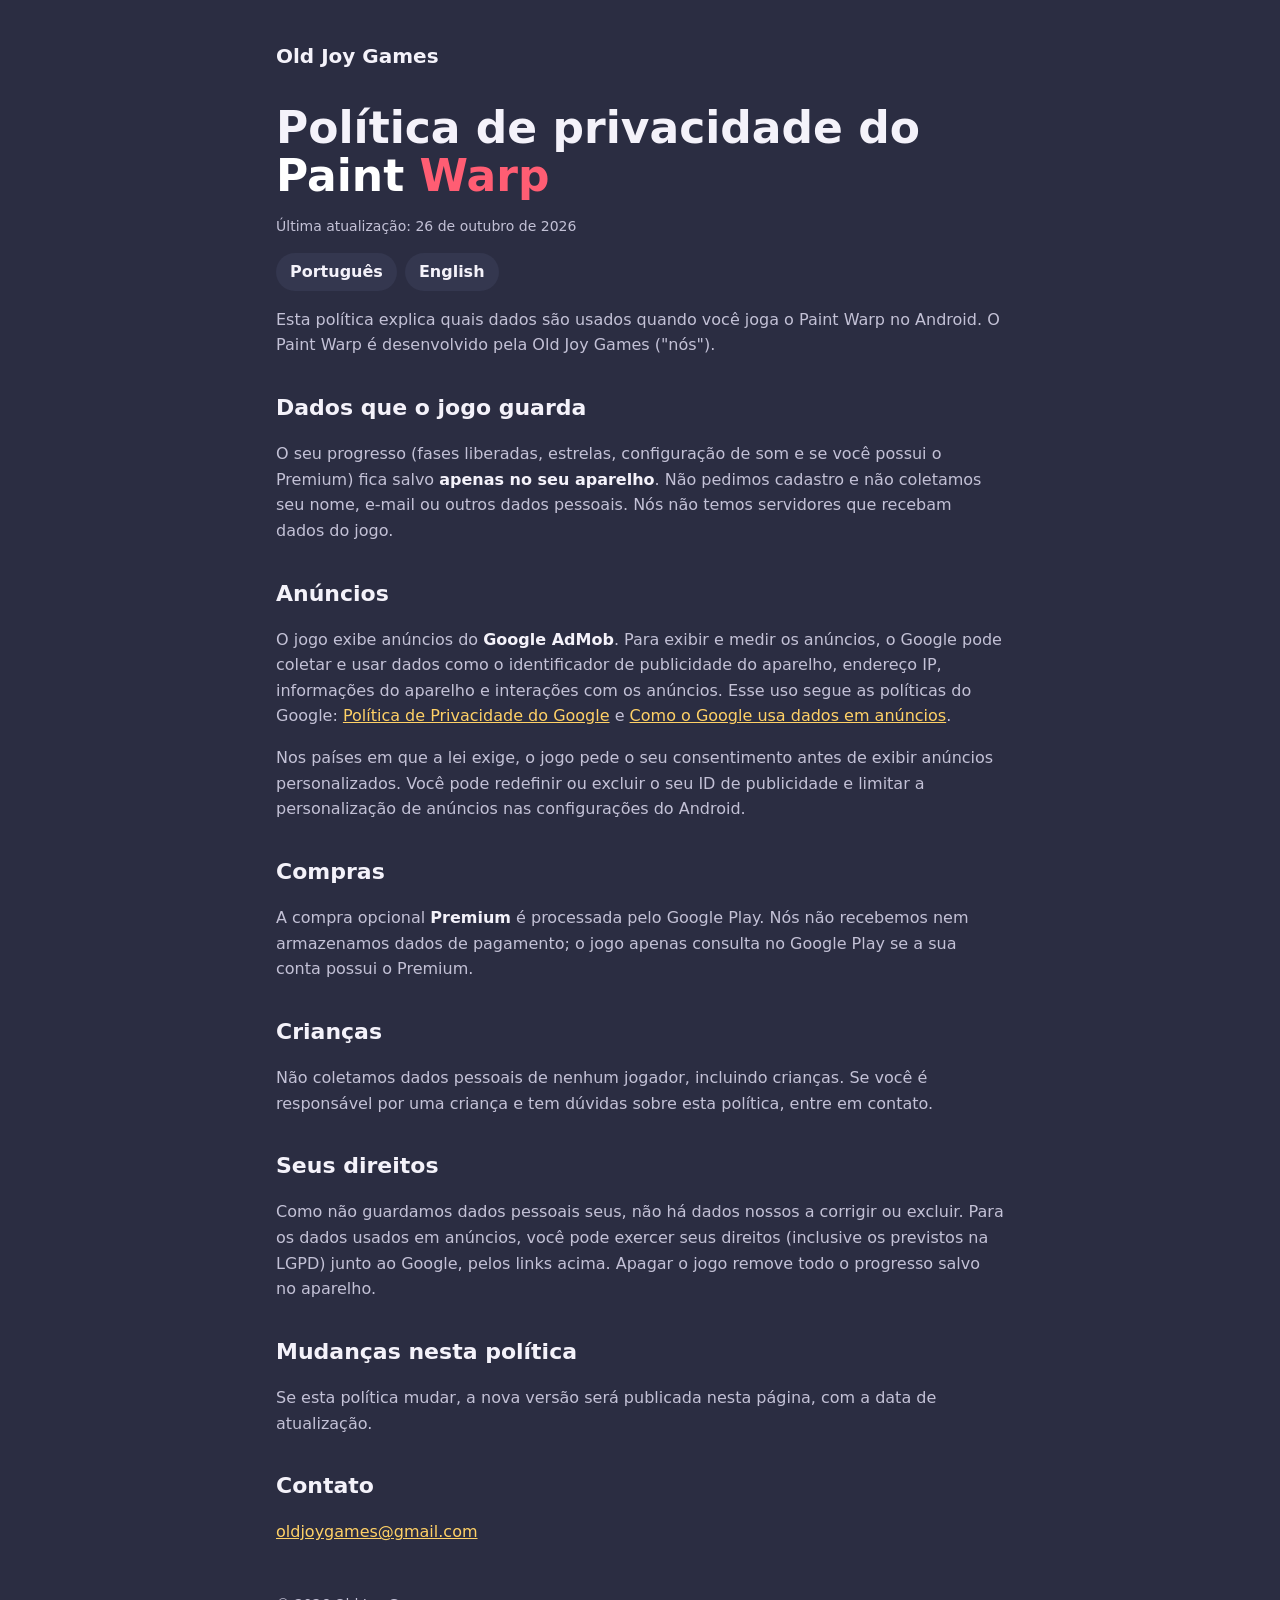
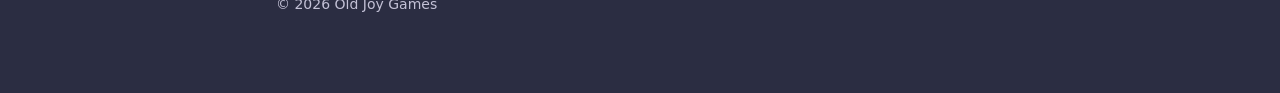
==== paint-warp/privacidade/index.html @ 4f8ffeae "Create index.html" ====
<!doctype html>
<html lang="pt-BR">
<head>
<meta charset="utf-8">
<meta name="viewport" content="width=device-width, initial-scale=1">
<title>Paint Warp – Política de privacidade</title>
<meta name="description" content="Política de privacidade do jogo Paint Warp, da Old Joy Games.">
<link rel="stylesheet" href="../../estilo.css">
</head>
<body>
<main>
  <header class="site"><a href="../../">Old Joy Games</a></header>

  <h1>Política de privacidade do <span class="paint">Paint</span> <span class="warp">Warp</span></h1>
  <p class="updated">Última atualização: 26 de outubro de 2026</p>
  <nav class="lang"><a href="./" aria-current="page">Português</a><a href="../privacy/" lang="en">English</a></nav>

    <p>Esta política explica quais dados são usados quando você joga o Paint Warp no Android.
      O Paint Warp é desenvolvido pela Old Joy Games ("nós").</p>

    <h2>Dados que o jogo guarda</h2>
    <p>O seu progresso (fases liberadas, estrelas, configuração de som e se você possui o Premium)
      fica salvo <strong>apenas no seu aparelho</strong>. Não pedimos cadastro e não coletamos seu nome,
      e-mail ou outros dados pessoais. Nós não temos servidores que recebam dados do jogo.</p>

    <h2>Anúncios</h2>
    <p>O jogo exibe anúncios do <strong>Google AdMob</strong>. Para exibir e medir os anúncios, o Google pode
      coletar e usar dados como o identificador de publicidade do aparelho, endereço IP, informações
      do aparelho e interações com os anúncios. Esse uso segue as políticas do Google:
      <a href="https://policies.google.com/privacy">Política de Privacidade do Google</a> e
      <a href="https://policies.google.com/technologies/ads">Como o Google usa dados em anúncios</a>.</p>
    <p>Nos países em que a lei exige, o jogo pede o seu consentimento antes de exibir anúncios personalizados.
      Você pode redefinir ou excluir o seu ID de publicidade e limitar a personalização de anúncios nas
      configurações do Android.</p>

    <h2>Compras</h2>
    <p>A compra opcional <strong>Premium</strong> é processada pelo Google Play. Nós não recebemos nem armazenamos
      dados de pagamento; o jogo apenas consulta no Google Play se a sua conta possui o Premium.</p>

    <h2>Crianças</h2>
    <p>Não coletamos dados pessoais de nenhum jogador, incluindo crianças. Se você é responsável por uma
      criança e tem dúvidas sobre esta política, entre em contato.</p>

    <h2>Seus direitos</h2>
    <p>Como não guardamos dados pessoais seus, não há dados nossos a corrigir ou excluir. Para os dados usados
      em anúncios, você pode exercer seus direitos (inclusive os previstos na LGPD) junto ao Google, pelos links acima.
      Apagar o jogo remove todo o progresso salvo no aparelho.</p>

    <h2>Mudanças nesta política</h2>
    <p>Se esta política mudar, a nova versão será publicada nesta página, com a data de atualização.</p>

    <h2>Contato</h2>
    <p><a href="mailto:oldjoygames@gmail.com">oldjoygames@gmail.com</a></p>

  <footer><p>© 2026 Old Joy Games</p></footer>
</main>
</body>
</html>
---- estilo.css ----
:root {
  --bg: #2b2d42;
  --card: #34374f;
  --ink: #f4f2fa;
  --muted: #c3c1d6;
  --accent: #ff5d73;
  --gold: #ffd166;
}
* { box-sizing: border-box; }
html, body { margin: 0; }
body {
  background: var(--bg);
  color: var(--ink);
  font-family: "Trebuchet MS", "Segoe UI", system-ui, sans-serif;
  line-height: 1.6;
}
main { max-width: 760px; margin: 0 auto; padding: 40px 16px 64px; }
a { color: var(--gold); }
header.site { display: flex; align-items: center; gap: 12px; margin-bottom: 32px; }
header.site a { color: var(--ink); text-decoration: none; font-weight: 800; font-size: 20px; }
h1 { font-size: clamp(30px, 6vw, 44px); line-height: 1.1; margin: 0 0 8px; }
h2 { font-size: 22px; margin: 32px 0 8px; }
p, li { color: var(--muted); }
strong { color: var(--ink); }
.card { background: var(--card); border-radius: 20px; padding: 24px; margin: 24px 0; }
.card h2 { margin-top: 0; }
.lang { display: flex; gap: 8px; margin: 16px 0 8px; }
.lang a { background: var(--card); color: var(--ink); padding: 6px 14px; border-radius: 999px; text-decoration: none; font-weight: 700; }
.updated { font-size: 14px; }
footer { margin-top: 48px; font-size: 14px; color: var(--muted); }
.paint { color: #fff; } .warp { color: var(--accent); }
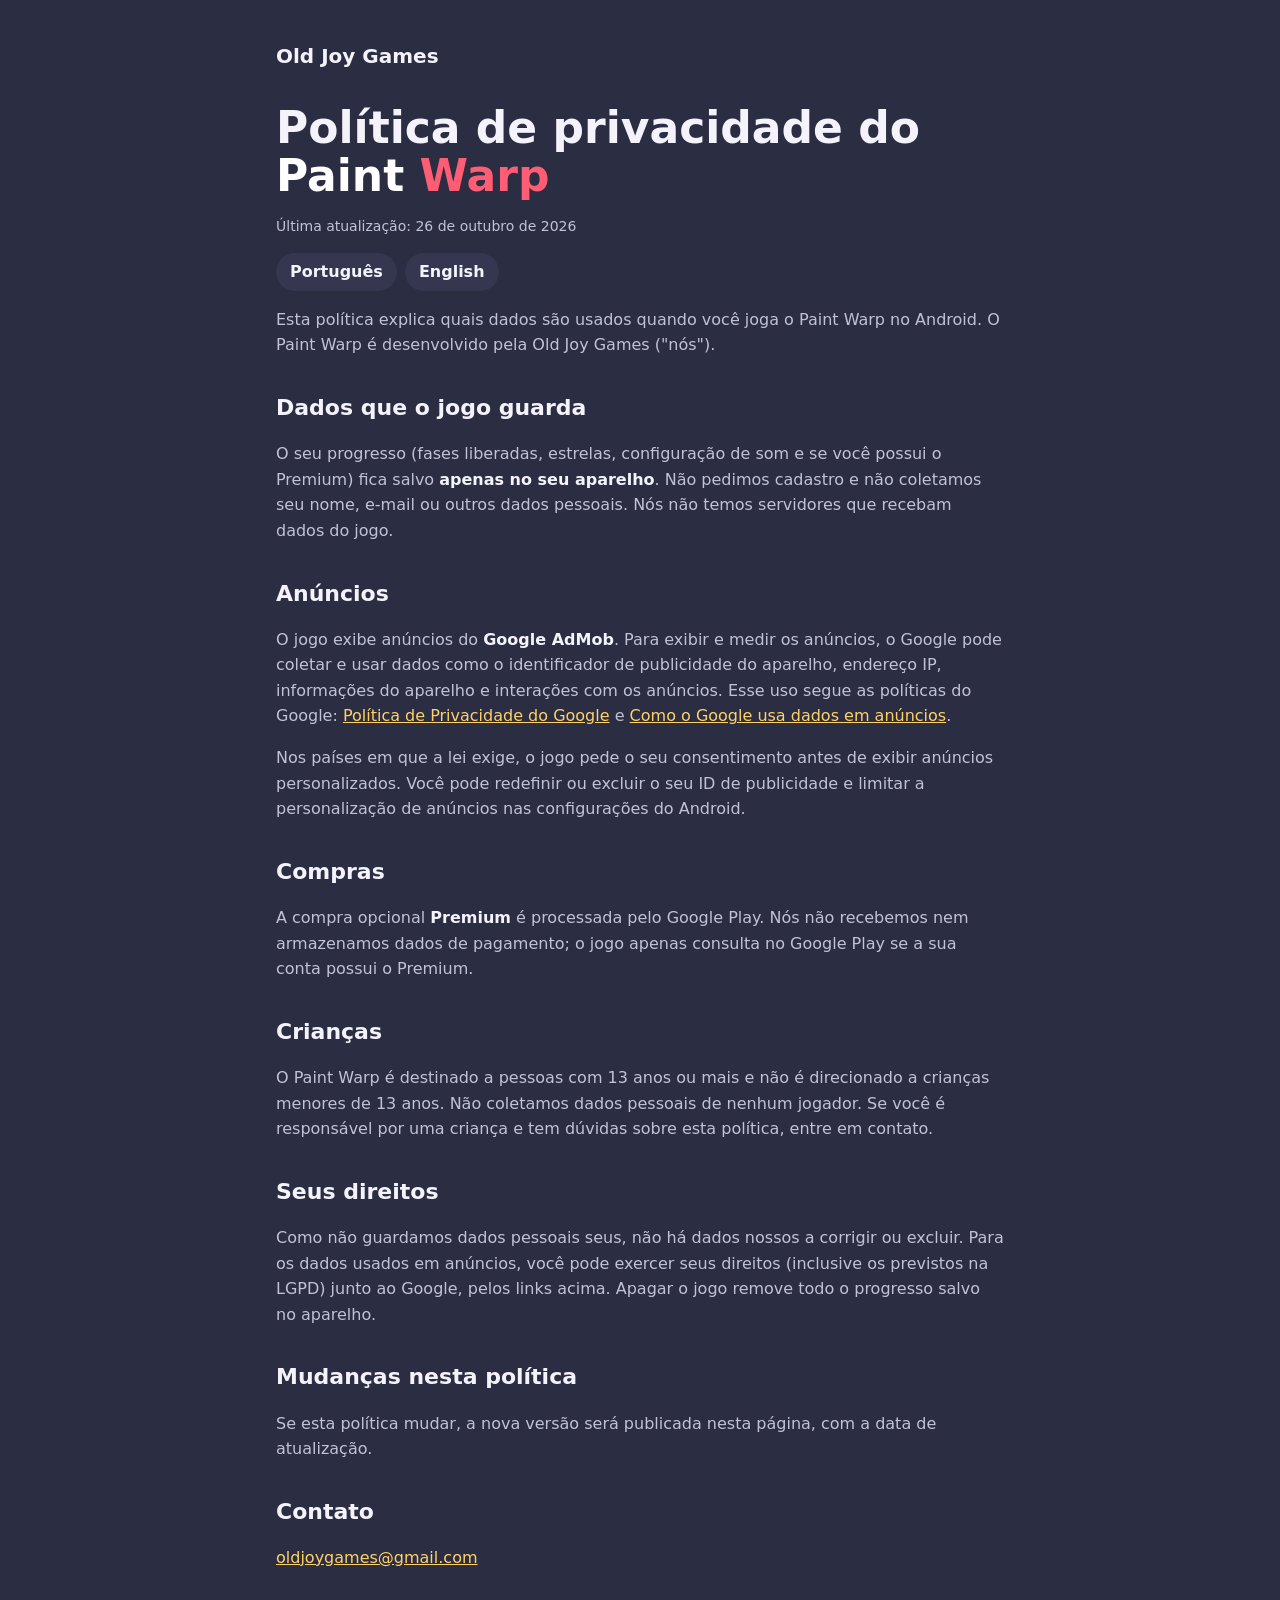
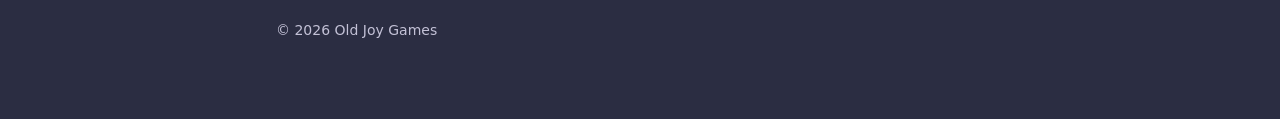
==== commit 992912bf: "Update index.html" ====
--- a/paint-warp/privacidade/index.html
+++ b/paint-warp/privacidade/index.html
@@ -38,7 +38,7 @@
       dados de pagamento; o jogo apenas consulta no Google Play se a sua conta possui o Premium.</p>
 
     <h2>Crianças</h2>
-    <p>Não coletamos dados pessoais de nenhum jogador, incluindo crianças. Se você é responsável por uma
+    <p>O Paint Warp é destinado a pessoas com 13 anos ou mais e não é direcionado a crianças menores de 13 anos. Não coletamos dados pessoais de nenhum jogador. Se você é responsável por uma
       criança e tem dúvidas sobre esta política, entre em contato.</p>
 
     <h2>Seus direitos</h2>
